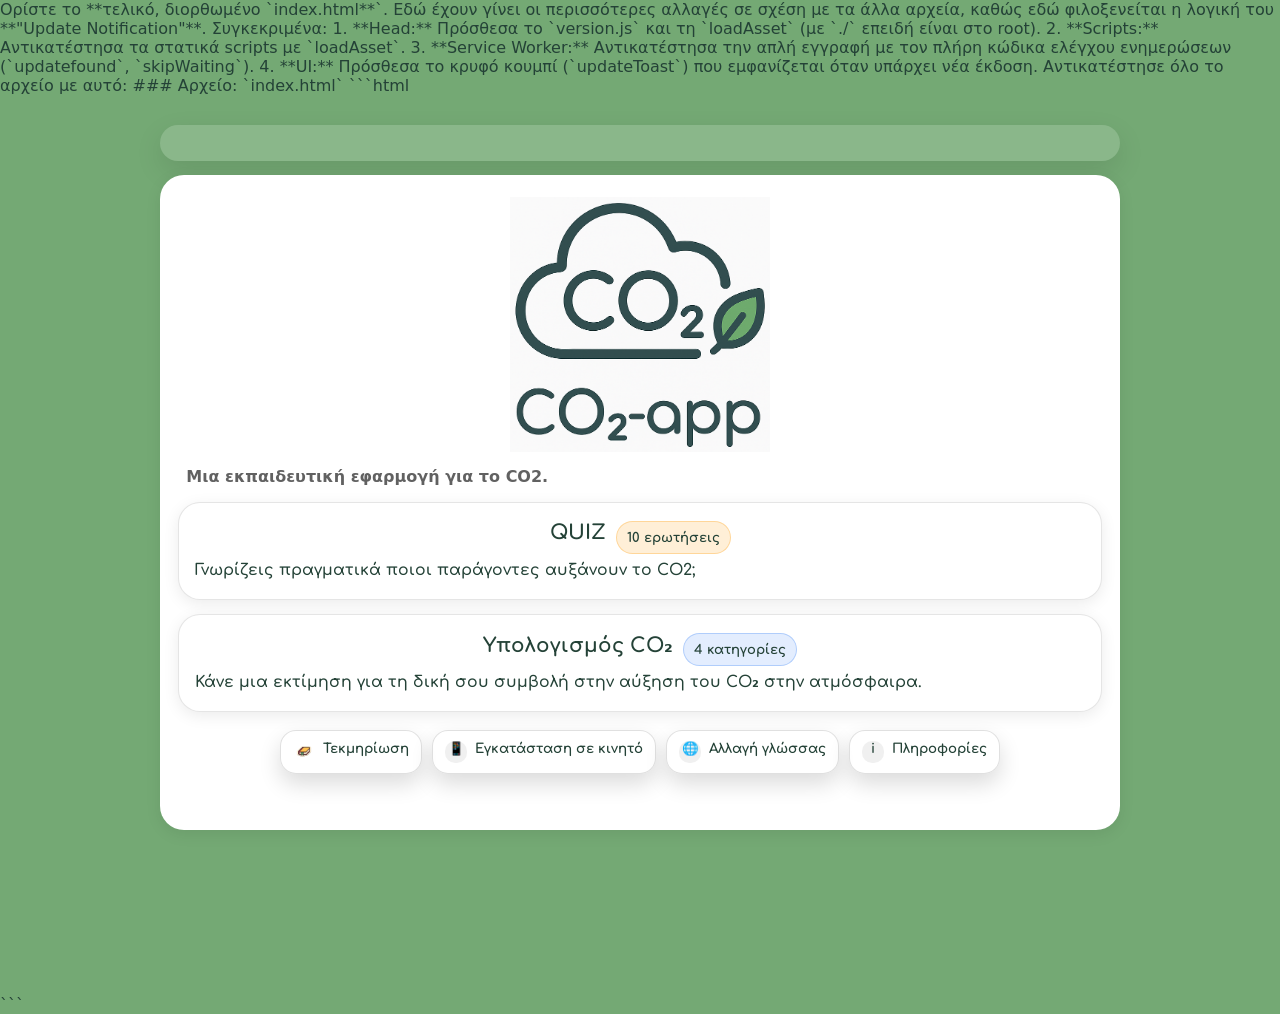
==== index.html @ 1c56e48c "Update index.html" ====
Ορίστε το **τελικό, διορθωμένο `index.html**`.

Εδώ έχουν γίνει οι περισσότερες αλλαγές σε σχέση με τα άλλα αρχεία, καθώς εδώ φιλοξενείται η λογική του **"Update Notification"**.

Συγκεκριμένα:

1. **Head:** Πρόσθεσα το `version.js` και τη `loadAsset` (με `./` επειδή είναι στο root).
2. **Scripts:** Αντικατέστησα τα στατικά scripts με `loadAsset`.
3. **Service Worker:** Αντικατέστησα την απλή εγγραφή με τον πλήρη κώδικα ελέγχου ενημερώσεων (`updatefound`, `skipWaiting`).
4. **UI:** Πρόσθεσα το κρυφό κουμπί (`updateToast`) που εμφανίζεται όταν υπάρχει νέα έκδοση.

Αντικατέστησε όλο το αρχείο με αυτό:

### Αρχείο: `index.html`

```html
<!DOCTYPE html>
<html lang="el">
<head>
  <meta charset="utf-8"/>
  <meta content="width=device-width, initial-scale=1" name="viewport"/>
  <title>CO2-app</title>
  <link href="./manifest.webmanifest" rel="manifest"/>
  <meta content="#74a974" name="theme-color"/>
  <meta content="yes" name="apple-mobile-web-app-capable"/>
  <link href="./assets/icons/icon-192.png" rel="apple-touch-icon"/>
  
  <script src="./js/version.js"></script>

  <script>
    function loadAsset(type, path) {
      var v = (typeof APP_BUILD !== 'undefined') ? APP_BUILD : Date.now();
      if (type === 'css') {
        document.write('<link rel="stylesheet" href="' + path + '?v=' + v + '">');
      } else if (type === 'js') {
        document.write('<script src="' + path + '?v=' + v + '"><\/script>');
      }
    }
    
    // Φόρτωση CSS (με ./ καθώς είμαστε στο root)
    loadAsset('css', './styles.css');
  </script>
</head>
<body class="homeNoDrawer">
  <div class="container">
    <div class="panel" id="mainPanel">
      <div style="height:12px"></div>
    </div>
    
    <div class="card homeCard centerCard">
      <div class="homeLogo">
        <img alt="CO2app" height="260" id="appLogo" src="./assets/logo.png" style="width:min(70vw,260px);max-width:260px;height:auto;display:block;margin:0 auto;" width="260"/>
      </div>
      <div class="homeDesc" id="homeDesc"></div>
      
      <button class="homePrimary" id="btnQuiz">
        <div class="homePrimaryTitle">
          <span id="homeQuizTitle"></span>
          <span class="badge orange" id="homeQuizBadge"></span>
        </div>
        <div class="homePrimarySub" id="homeQuizSub"></div>
      </button>
      
      <button class="homePrimary" id="btnFoot">
        <div class="homePrimaryTitle">
          <span id="homeFootTitle"></span>
          <span class="badge blue" id="homeFootBadge"></span>
        </div>
        <div class="homePrimarySub" id="homeFootSub"></div>
      </button>
      
      <div class="homeChips">
        <button class="homeChip" id="chipDocs">
          <img alt="Docs" class="homeChipIconImg" height="22" src="./assets/ui/bookN.png" style="width:22px;height:22px;display:block;" width="22"/>
          <span id="chipDocsText"></span>
        </button>
        <button class="homeChip" id="chipInstall">
          <span class="homeChipIcon">📱</span>
          <span id="chipInstallText"></span>
        </button>
        <button class="homeChip" id="chipLang">
          <span class="homeChipIcon">🌐</span>
          <span id="chipLangText"></span>
        </button>
        <button class="homeChip" id="chipAbout">
          <span class="homeChipIcon">i</span>
          <span id="chipAboutText"></span>
        </button>
      </div>

      <div id="versionDisplay" style="text-align:center; font-size:0.85rem; color:#888; margin-top:1.5rem; opacity:0.7;"></div>
      <script>
        if (document.getElementById('versionDisplay') && typeof APP_VER !== 'undefined') {
          document.getElementById('versionDisplay').innerText = 'v' + APP_VER;
        }
      </script>

    </div>
  </div>

  <div id="updateToast" style="display:none; position:fixed; bottom:30px; left:50%; transform:translateX(-50%); background:#2d2d2d; color:white; padding:12px 24px; border-radius:50px; z-index:9999; box-shadow:0 6px 16px rgba(0,0,0,0.4); width:max-content; max-width:90%; text-align:center; align-items:center; gap:12px;">
    <span style="font-size:0.95rem; font-weight:500;">Νέα έκδοση διαθέσιμη</span>
    <button id="refreshBtn" style="background:#74a974; color:white; border:none; padding:6px 16px; border-radius:20px; font-size:0.9rem; font-weight:bold; cursor:pointer; margin-left:10px;">
      Ανανέωση
    </button>
  </div>

  <script>
    loadAsset('js', './js/common.js');
    loadAsset('js', './js/menu.js');
  </script>

  <script>
    const lang = getLang();

    const T = {
      el: {
        desc: "Μια εκπαιδευτική εφαρμογή για το CO2.",
        quizTitle: "QUIZ",
        quizSub: "Γνωρίζεις πραγματικά ποιοι παράγοντες αυξάνουν το CO2;",
        quizBadge: "10 ερωτήσεις",
        footTitle: "Υπολογισμός CO₂",
        footSub: "Κάνε μια εκτίμηση για τη δική σου συμβολή στην αύξηση του CO₂ στην ατμόσφαιρα.",
        footBadge: "4 κατηγορίες",
        docs: "Τεκμηρίωση",
        lang: "Αλλαγή γλώσσας",
        about: "Πληροφορίες",
        install: "Εγκατάσταση σε κινητό"
      },
      en: {
        desc: "An educational app about CO₂ and climate, featuring a knowledge quiz and a carbon footprint calculator.",
        quizTitle: "QUIZ",
        quizSub: "Do you really know what rising CO₂ means and how it affects the climate?",
        quizBadge: "10 questions",
        footTitle: "CO₂ Calculator",
        footSub: "Estimate your own contribution to the rise of CO₂ in the atmosphere.",
        footBadge: "4 categories",
        docs: "Documentation",
        lang: "Switch language",
        about: "About",
        install: "Install on phone"
      }
    }[lang];

    document.getElementById("homeDesc").textContent = T.desc;
    document.getElementById("homeQuizTitle").textContent = T.quizTitle;
    document.getElementById("homeQuizSub").textContent = T.quizSub;
    document.getElementById("homeQuizBadge").textContent = T.quizBadge;

    document.getElementById("homeFootTitle").textContent = T.footTitle;
    document.getElementById("homeFootSub").textContent = T.footSub;
    document.getElementById("homeFootBadge").textContent = T.footBadge;

    document.getElementById("chipDocsText").textContent = T.docs;
    document.getElementById("chipInstallText").textContent = T.install;
    document.getElementById("chipLangText").textContent = T.lang;
    document.getElementById("chipAboutText").textContent = T.about;

    // Πλοήγηση
    document.getElementById("btnQuiz").addEventListener("click", ()=>go("./pages/quiz.html"));
    document.getElementById("btnFoot").addEventListener("click", ()=>go("./pages/footprint.html"));

    document.getElementById("chipDocs").addEventListener("click", ()=>go("./pages/model.html"));
    document.getElementById("chipInstall").addEventListener("click", ()=>go("./pages/install.html"));
    document.getElementById("chipAbout").addEventListener("click", ()=>go("./pages/info.html"));
    
    document.getElementById("chipLang").addEventListener("click", ()=>{
      const next = (lang === "el") ? "en" : "el";
      setLang(next);
      location.reload();
    });

    // --- SERVICE WORKER UPDATE LOGIC ---
    if ("serviceWorker" in navigator) {
      window.addEventListener("load", () => {
        navigator.serviceWorker.register("./service-worker.js").then(reg => {
          
          // 1. Έλεγχος αν υπάρχει ήδη update που περιμένει
          if (reg.waiting) {
            showUpdateNotification(reg.waiting);
            return;
          }

          // 2. Παρακολούθηση για νέο update
          reg.addEventListener('updatefound', () => {
            const newWorker = reg.installing;
            newWorker.addEventListener('statechange', () => {
              if (newWorker.state === 'installed' && navigator.serviceWorker.controller) {
                showUpdateNotification(newWorker);
              }
            });
          });
        });

        // 3. Αυτόματο reload όταν ενεργοποιηθεί ο νέος SW
        let refreshing;
        navigator.serviceWorker.addEventListener('controllerchange', () => {
          if (refreshing) return;
          window.location.reload();
          refreshing = true;
        });
      });
    }

    function showUpdateNotification(worker) {
      const toast = document.getElementById('updateToast');
      const btn = document.getElementById('refreshBtn');
      if(toast && btn) {
        toast.style.display = 'flex'; 
        btn.onclick = () => {
          worker.postMessage({ action: 'skipWaiting' });
          btn.textContent = "...";
          btn.disabled = true;
        };
      }
    }
  </script>

  <div aria-hidden="true" class="drawerBackdrop" id="drawerBackdrop"></div>
  <nav aria-hidden="true" class="drawer" id="drawer">
    <div class="drawerHeader">
      <div class="drawerTitle">CO2app</div>
      <button aria-label="Close menu" class="iconBtn" id="drawerClose">×</button>
    </div>
    <div class="drawerSection" id="drawerNav"></div>
    <div class="drawerSection" id="drawerLang"></div>
  </nav>
</body>
</html>

```
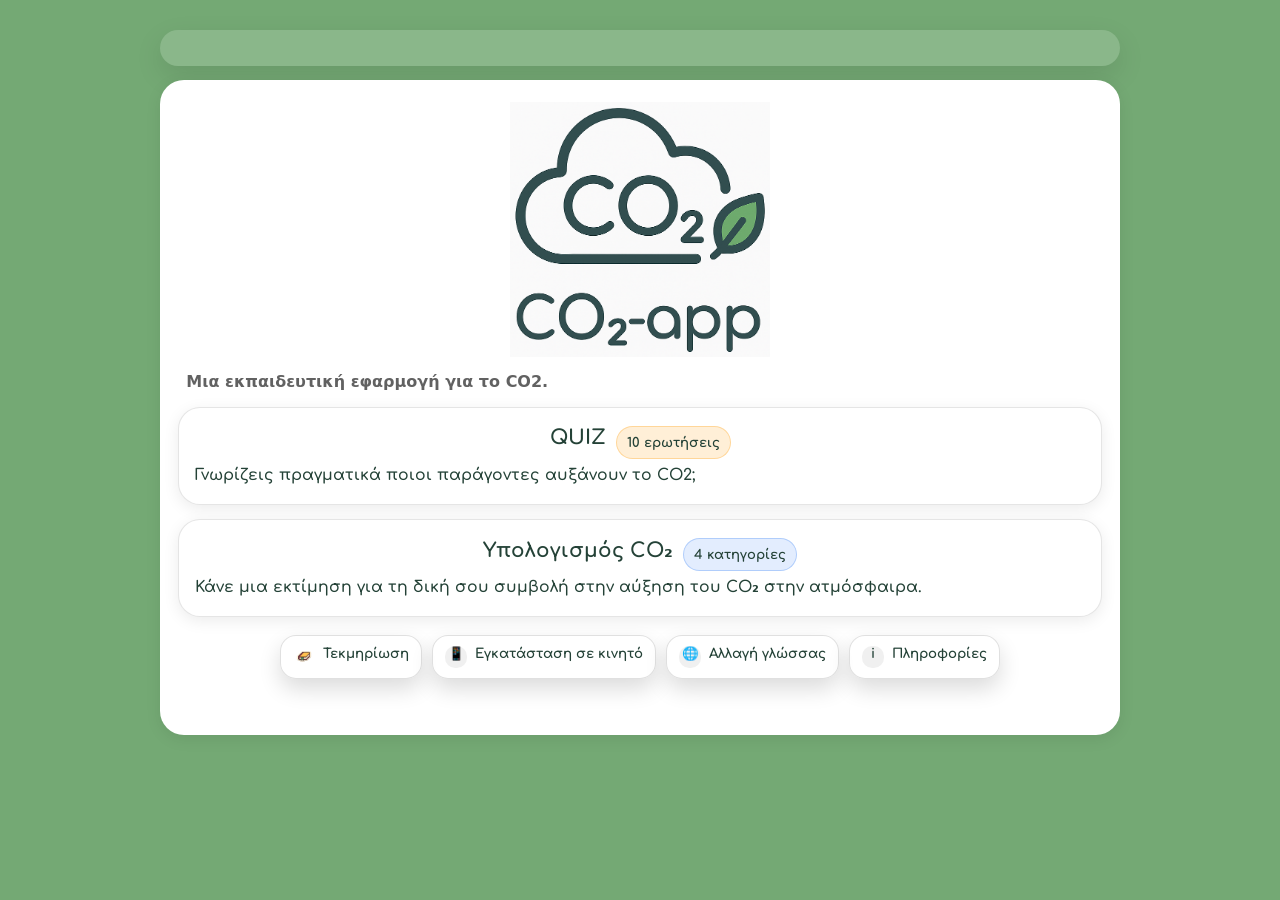
==== commit 49229eab: "Update index.html" ====
--- a/index.html
+++ b/index.html
@@ -1,19 +1,3 @@
-Ορίστε το **τελικό, διορθωμένο `index.html**`.
-
-Εδώ έχουν γίνει οι περισσότερες αλλαγές σε σχέση με τα άλλα αρχεία, καθώς εδώ φιλοξενείται η λογική του **"Update Notification"**.
-
-Συγκεκριμένα:
-
-1. **Head:** Πρόσθεσα το `version.js` και τη `loadAsset` (με `./` επειδή είναι στο root).
-2. **Scripts:** Αντικατέστησα τα στατικά scripts με `loadAsset`.
-3. **Service Worker:** Αντικατέστησα την απλή εγγραφή με τον πλήρη κώδικα ελέγχου ενημερώσεων (`updatefound`, `skipWaiting`).
-4. **UI:** Πρόσθεσα το κρυφό κουμπί (`updateToast`) που εμφανίζεται όταν υπάρχει νέα έκδοση.
-
-Αντικατέστησε όλο το αρχείο με αυτό:
-
-### Αρχείο: `index.html`
-
-```html
 <!DOCTYPE html>
 <html lang="el">
 <head>
@@ -228,4 +212,4 @@
 </body>
 </html>
 
-```
+
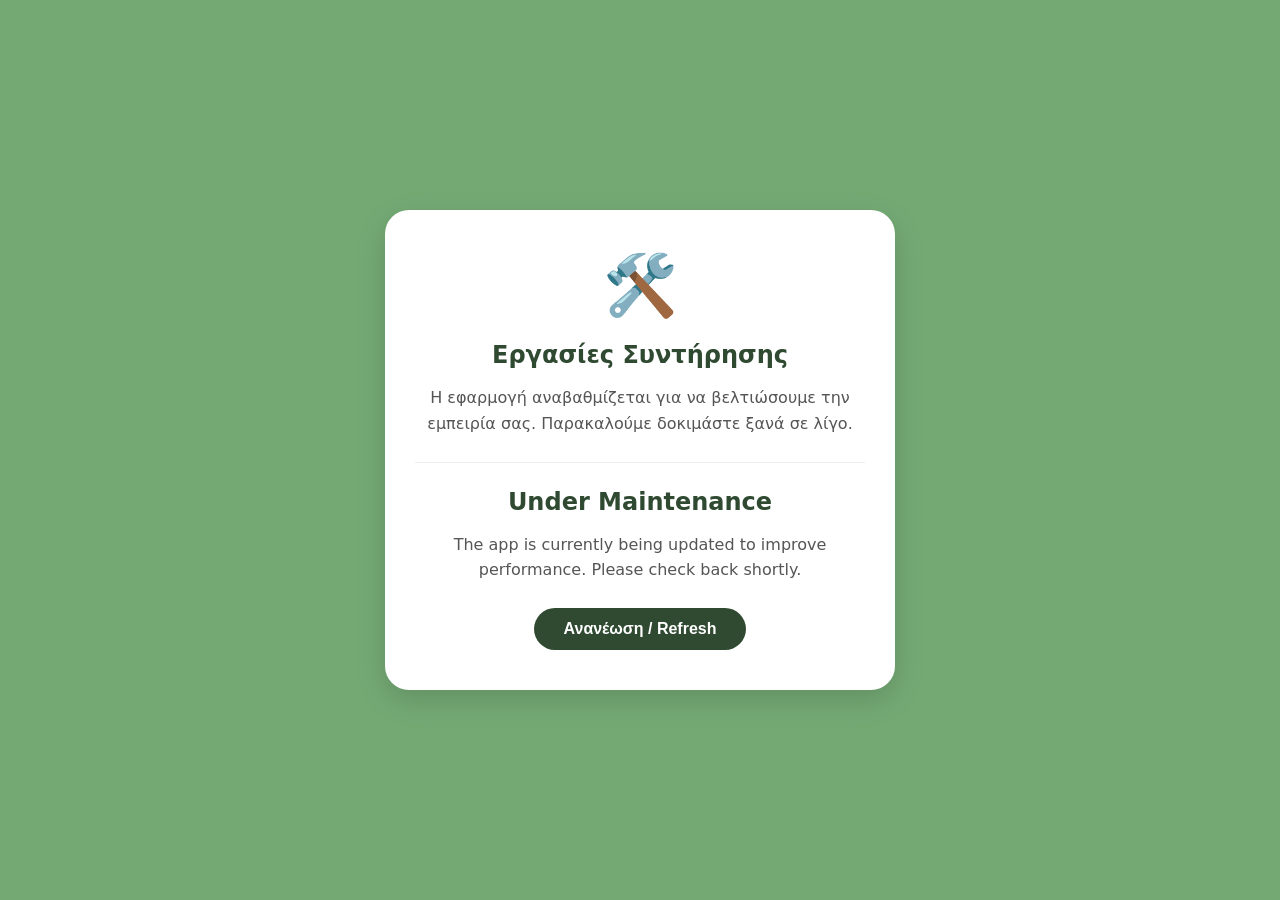
==== commit aafe95ca: "undrr mentainanse" ====
--- a/index.html
+++ b/index.html
@@ -1,215 +1,96 @@
 <!DOCTYPE html>
 <html lang="el">
 <head>
-  <meta charset="utf-8"/>
-  <meta content="width=device-width, initial-scale=1" name="viewport"/>
-  <title>CO2-app</title>
-  <link href="./manifest.webmanifest" rel="manifest"/>
-  <meta content="#74a974" name="theme-color"/>
-  <meta content="yes" name="apple-mobile-web-app-capable"/>
-  <link href="./assets/icons/icon-192.png" rel="apple-touch-icon"/>
-  
-  <script src="./js/version.js"></script>
+    <meta charset="UTF-8">
+    <meta name="viewport" content="width=device-width, initial-scale=1.0">
+    <title>CO2App - Maintenance</title>
+    <meta name="theme-color" content="#74a974">
+    <link rel="icon" href="./assets/icons/icon-192.png">
+    <style>
+        body {
+            margin: 0;
+            padding: 0;
+            background-color: #74a974; /* Το βασικό σου πράσινο */
+            font-family: system-ui, -apple-system, sans-serif;
+            display: flex;
+            justify-content: center;
+            align-items: center;
+            min-height: 100vh;
+            color: #333;
+        }
+        .container {
+            background: #ffffff;
+            width: 90%;
+            max-width: 450px;
+            padding: 40px 30px;
+            border-radius: 24px;
+            box-shadow: 0 10px 30px rgba(0,0,0,0.15);
+            text-align: center;
+        }
+        .icon {
+            font-size: 60px;
+            margin-bottom: 20px;
+            display: block;
+        }
+        h1 {
+            color: #2f4a31;
+            margin: 0 0 15px 0;
+            font-size: 1.5rem;
+        }
+        p {
+            line-height: 1.6;
+            color: #555;
+            margin-bottom: 15px;
+        }
+        .divider {
+            height: 1px;
+            background: #eee;
+            margin: 25px 0;
+            border: none;
+        }
+        .btn {
+            background-color: #2f4a31;
+            color: white;
+            border: none;
+            padding: 12px 30px;
+            border-radius: 50px;
+            font-size: 1rem;
+            font-weight: bold;
+            cursor: pointer;
+            transition: opacity 0.2s;
+            margin-top: 10px;
+        }
+        .btn:hover {
+            opacity: 0.9;
+        }
+    </style>
+</head>
+<body>
 
-  <script>
-    function loadAsset(type, path) {
-      var v = (typeof APP_BUILD !== 'undefined') ? APP_BUILD : Date.now();
-      if (type === 'css') {
-        document.write('<link rel="stylesheet" href="' + path + '?v=' + v + '">');
-      } else if (type === 'js') {
-        document.write('<script src="' + path + '?v=' + v + '"><\/script>');
-      }
-    }
-    
-    // Φόρτωση CSS (με ./ καθώς είμαστε στο root)
-    loadAsset('css', './styles.css');
-  </script>
-</head>
-<body class="homeNoDrawer">
-  <div class="container">
-    <div class="panel" id="mainPanel">
-      <div style="height:12px"></div>
+    <div class="container">
+        <span class="icon">🛠️</span>
+        
+        <h1>Εργασίες Συντήρησης</h1>
+        <p>Η εφαρμογή αναβαθμίζεται για να βελτιώσουμε την εμπειρία σας. Παρακαλούμε δοκιμάστε ξανά σε λίγο.</p>
+        
+        <hr class="divider">
+        
+        <h1>Under Maintenance</h1>
+        <p>The app is currently being updated to improve performance. Please check back shortly.</p>
+
+        <button class="btn" onclick="window.location.reload(true)">Ανανέωση / Refresh</button>
     </div>
-    
-    <div class="card homeCard centerCard">
-      <div class="homeLogo">
-        <img alt="CO2app" height="260" id="appLogo" src="./assets/logo.png" style="width:min(70vw,260px);max-width:260px;height:auto;display:block;margin:0 auto;" width="260"/>
-      </div>
-      <div class="homeDesc" id="homeDesc"></div>
-      
-      <button class="homePrimary" id="btnQuiz">
-        <div class="homePrimaryTitle">
-          <span id="homeQuizTitle"></span>
-          <span class="badge orange" id="homeQuizBadge"></span>
-        </div>
-        <div class="homePrimarySub" id="homeQuizSub"></div>
-      </button>
-      
-      <button class="homePrimary" id="btnFoot">
-        <div class="homePrimaryTitle">
-          <span id="homeFootTitle"></span>
-          <span class="badge blue" id="homeFootBadge"></span>
-        </div>
-        <div class="homePrimarySub" id="homeFootSub"></div>
-      </button>
-      
-      <div class="homeChips">
-        <button class="homeChip" id="chipDocs">
-          <img alt="Docs" class="homeChipIconImg" height="22" src="./assets/ui/bookN.png" style="width:22px;height:22px;display:block;" width="22"/>
-          <span id="chipDocsText"></span>
-        </button>
-        <button class="homeChip" id="chipInstall">
-          <span class="homeChipIcon">📱</span>
-          <span id="chipInstallText"></span>
-        </button>
-        <button class="homeChip" id="chipLang">
-          <span class="homeChipIcon">🌐</span>
-          <span id="chipLangText"></span>
-        </button>
-        <button class="homeChip" id="chipAbout">
-          <span class="homeChipIcon">i</span>
-          <span id="chipAboutText"></span>
-        </button>
-      </div>
 
-      <div id="versionDisplay" style="text-align:center; font-size:0.85rem; color:#888; margin-top:1.5rem; opacity:0.7;"></div>
-      <script>
-        if (document.getElementById('versionDisplay') && typeof APP_VER !== 'undefined') {
-          document.getElementById('versionDisplay').innerText = 'v' + APP_VER;
+    <script>
+        // Προσπάθεια να απεγγραφεί ο Service Worker για να μην κολλήσει η cache
+        // όταν ανεβάσεις τη νέα, διορθωμένη έκδοση.
+        if ('serviceWorker' in navigator) {
+            navigator.serviceWorker.getRegistrations().then(function(registrations) {
+                for(let registration of registrations) {
+                    registration.unregister();
+                }
+            });
         }
-      </script>
-
-    </div>
-  </div>
-
-  <div id="updateToast" style="display:none; position:fixed; bottom:30px; left:50%; transform:translateX(-50%); background:#2d2d2d; color:white; padding:12px 24px; border-radius:50px; z-index:9999; box-shadow:0 6px 16px rgba(0,0,0,0.4); width:max-content; max-width:90%; text-align:center; align-items:center; gap:12px;">
-    <span style="font-size:0.95rem; font-weight:500;">Νέα έκδοση διαθέσιμη</span>
-    <button id="refreshBtn" style="background:#74a974; color:white; border:none; padding:6px 16px; border-radius:20px; font-size:0.9rem; font-weight:bold; cursor:pointer; margin-left:10px;">
-      Ανανέωση
-    </button>
-  </div>
-
-  <script>
-    loadAsset('js', './js/common.js');
-    loadAsset('js', './js/menu.js');
-  </script>
-
-  <script>
-    const lang = getLang();
-
-    const T = {
-      el: {
-        desc: "Μια εκπαιδευτική εφαρμογή για το CO2.",
-        quizTitle: "QUIZ",
-        quizSub: "Γνωρίζεις πραγματικά ποιοι παράγοντες αυξάνουν το CO2;",
-        quizBadge: "10 ερωτήσεις",
-        footTitle: "Υπολογισμός CO₂",
-        footSub: "Κάνε μια εκτίμηση για τη δική σου συμβολή στην αύξηση του CO₂ στην ατμόσφαιρα.",
-        footBadge: "4 κατηγορίες",
-        docs: "Τεκμηρίωση",
-        lang: "Αλλαγή γλώσσας",
-        about: "Πληροφορίες",
-        install: "Εγκατάσταση σε κινητό"
-      },
-      en: {
-        desc: "An educational app about CO₂ and climate, featuring a knowledge quiz and a carbon footprint calculator.",
-        quizTitle: "QUIZ",
-        quizSub: "Do you really know what rising CO₂ means and how it affects the climate?",
-        quizBadge: "10 questions",
-        footTitle: "CO₂ Calculator",
-        footSub: "Estimate your own contribution to the rise of CO₂ in the atmosphere.",
-        footBadge: "4 categories",
-        docs: "Documentation",
-        lang: "Switch language",
-        about: "About",
-        install: "Install on phone"
-      }
-    }[lang];
-
-    document.getElementById("homeDesc").textContent = T.desc;
-    document.getElementById("homeQuizTitle").textContent = T.quizTitle;
-    document.getElementById("homeQuizSub").textContent = T.quizSub;
-    document.getElementById("homeQuizBadge").textContent = T.quizBadge;
-
-    document.getElementById("homeFootTitle").textContent = T.footTitle;
-    document.getElementById("homeFootSub").textContent = T.footSub;
-    document.getElementById("homeFootBadge").textContent = T.footBadge;
-
-    document.getElementById("chipDocsText").textContent = T.docs;
-    document.getElementById("chipInstallText").textContent = T.install;
-    document.getElementById("chipLangText").textContent = T.lang;
-    document.getElementById("chipAboutText").textContent = T.about;
-
-    // Πλοήγηση
-    document.getElementById("btnQuiz").addEventListener("click", ()=>go("./pages/quiz.html"));
-    document.getElementById("btnFoot").addEventListener("click", ()=>go("./pages/footprint.html"));
-
-    document.getElementById("chipDocs").addEventListener("click", ()=>go("./pages/model.html"));
-    document.getElementById("chipInstall").addEventListener("click", ()=>go("./pages/install.html"));
-    document.getElementById("chipAbout").addEventListener("click", ()=>go("./pages/info.html"));
-    
-    document.getElementById("chipLang").addEventListener("click", ()=>{
-      const next = (lang === "el") ? "en" : "el";
-      setLang(next);
-      location.reload();
-    });
-
-    // --- SERVICE WORKER UPDATE LOGIC ---
-    if ("serviceWorker" in navigator) {
-      window.addEventListener("load", () => {
-        navigator.serviceWorker.register("./service-worker.js").then(reg => {
-          
-          // 1. Έλεγχος αν υπάρχει ήδη update που περιμένει
-          if (reg.waiting) {
-            showUpdateNotification(reg.waiting);
-            return;
-          }
-
-          // 2. Παρακολούθηση για νέο update
-          reg.addEventListener('updatefound', () => {
-            const newWorker = reg.installing;
-            newWorker.addEventListener('statechange', () => {
-              if (newWorker.state === 'installed' && navigator.serviceWorker.controller) {
-                showUpdateNotification(newWorker);
-              }
-            });
-          });
-        });
-
-        // 3. Αυτόματο reload όταν ενεργοποιηθεί ο νέος SW
-        let refreshing;
-        navigator.serviceWorker.addEventListener('controllerchange', () => {
-          if (refreshing) return;
-          window.location.reload();
-          refreshing = true;
-        });
-      });
-    }
-
-    function showUpdateNotification(worker) {
-      const toast = document.getElementById('updateToast');
-      const btn = document.getElementById('refreshBtn');
-      if(toast && btn) {
-        toast.style.display = 'flex'; 
-        btn.onclick = () => {
-          worker.postMessage({ action: 'skipWaiting' });
-          btn.textContent = "...";
-          btn.disabled = true;
-        };
-      }
-    }
-  </script>
-
-  <div aria-hidden="true" class="drawerBackdrop" id="drawerBackdrop"></div>
-  <nav aria-hidden="true" class="drawer" id="drawer">
-    <div class="drawerHeader">
-      <div class="drawerTitle">CO2app</div>
-      <button aria-label="Close menu" class="iconBtn" id="drawerClose">×</button>
-    </div>
-    <div class="drawerSection" id="drawerNav"></div>
-    <div class="drawerSection" id="drawerLang"></div>
-  </nav>
+    </script>
 </body>
 </html>
-
-
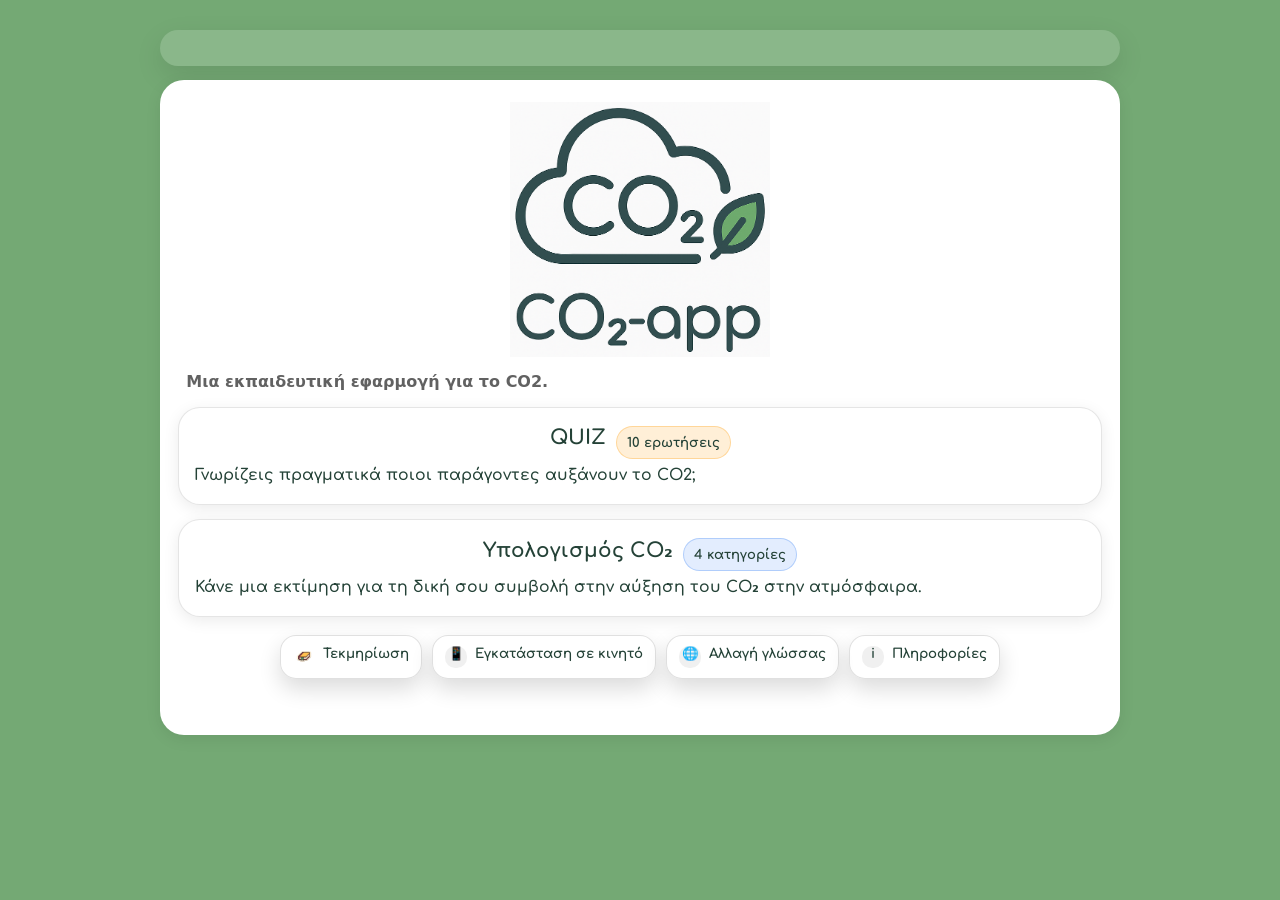
==== commit 5f49a1ac: "Rename index_old.html to index.html" ====
--- a/index.html
+++ b/index.html
@@ -1,96 +1,214 @@
-<!DOCTYPE html>
-<html lang="el">
-<head>
-    <meta charset="UTF-8">
-    <meta name="viewport" content="width=device-width, initial-scale=1.0">
-    <title>CO2App - Maintenance</title>
-    <meta name="theme-color" content="#74a974">
-    <link rel="icon" href="./assets/icons/icon-192.png">
-    <style>
-        body {
-            margin: 0;
-            padding: 0;
-            background-color: #74a974; /* Το βασικό σου πράσινο */
-            font-family: system-ui, -apple-system, sans-serif;
-            display: flex;
-            justify-content: center;
-            align-items: center;
-            min-height: 100vh;
-            color: #333;
-        }
-        .container {
-            background: #ffffff;
-            width: 90%;
-            max-width: 450px;
-            padding: 40px 30px;
-            border-radius: 24px;
-            box-shadow: 0 10px 30px rgba(0,0,0,0.15);
-            text-align: center;
-        }
-        .icon {
-            font-size: 60px;
-            margin-bottom: 20px;
-            display: block;
-        }
-        h1 {
-            color: #2f4a31;
-            margin: 0 0 15px 0;
-            font-size: 1.5rem;
-        }
-        p {
-            line-height: 1.6;
-            color: #555;
-            margin-bottom: 15px;
-        }
-        .divider {
-            height: 1px;
-            background: #eee;
-            margin: 25px 0;
-            border: none;
-        }
-        .btn {
-            background-color: #2f4a31;
-            color: white;
-            border: none;
-            padding: 12px 30px;
-            border-radius: 50px;
-            font-size: 1rem;
-            font-weight: bold;
-            cursor: pointer;
-            transition: opacity 0.2s;
-            margin-top: 10px;
-        }
-        .btn:hover {
-            opacity: 0.9;
-        }
-    </style>
-</head>
-<body>
-
-    <div class="container">
-        <span class="icon">🛠️</span>
-        
-        <h1>Εργασίες Συντήρησης</h1>
-        <p>Η εφαρμογή αναβαθμίζεται για να βελτιώσουμε την εμπειρία σας. Παρακαλούμε δοκιμάστε ξανά σε λίγο.</p>
-        
-        <hr class="divider">
-        
-        <h1>Under Maintenance</h1>
-        <p>The app is currently being updated to improve performance. Please check back shortly.</p>
-
-        <button class="btn" onclick="window.location.reload(true)">Ανανέωση / Refresh</button>
-    </div>
-
-    <script>
-        // Προσπάθεια να απεγγραφεί ο Service Worker για να μην κολλήσει η cache
-        // όταν ανεβάσεις τη νέα, διορθωμένη έκδοση.
-        if ('serviceWorker' in navigator) {
-            navigator.serviceWorker.getRegistrations().then(function(registrations) {
-                for(let registration of registrations) {
-                    registration.unregister();
-                }
-            });
-        }
-    </script>
-</body>
-</html>
+<!DOCTYPE html>
+<html lang="el">
+<head>
+  <meta charset="utf-8"/>
+  <meta content="width=device-width, initial-scale=1" name="viewport"/>
+  <title>CO2-app</title>
+  <link href="./manifest.webmanifest" rel="manifest"/>
+  <meta content="#74a974" name="theme-color"/>
+  <meta content="yes" name="apple-mobile-web-app-capable"/>
+  <link href="./assets/icons/icon-192.png" rel="apple-touch-icon"/>
+  
+  <script src="./js/version.js"></script>
+
+  <script>
+    function loadAsset(type, path) {
+      var v = (typeof APP_BUILD !== 'undefined') ? APP_BUILD : Date.now();
+      if (type === 'css') {
+        document.write('<link rel="stylesheet" href="' + path + '?v=' + v + '">');
+      } else if (type === 'js') {
+        document.write('<script src="' + path + '?v=' + v + '"><\/script>');
+      }
+    }
+    
+    // Φόρτωση CSS (με ./ καθώς είμαστε στο root)
+    loadAsset('css', './styles.css');
+  </script>
+</head>
+<body class="homeNoDrawer">
+  <div class="container">
+    <div class="panel" id="mainPanel">
+      <div style="height:12px"></div>
+    </div>
+    
+    <div class="card homeCard centerCard">
+      <div class="homeLogo">
+        <img alt="CO2app" height="260" id="appLogo" src="./assets/logo.png" style="width:min(70vw,260px);max-width:260px;height:auto;display:block;margin:0 auto;" width="260"/>
+      </div>
+      <div class="homeDesc" id="homeDesc"></div>
+      
+      <button class="homePrimary" id="btnQuiz">
+        <div class="homePrimaryTitle">
+          <span id="homeQuizTitle"></span>
+          <span class="badge orange" id="homeQuizBadge"></span>
+        </div>
+        <div class="homePrimarySub" id="homeQuizSub"></div>
+      </button>
+      
+      <button class="homePrimary" id="btnFoot">
+        <div class="homePrimaryTitle">
+          <span id="homeFootTitle"></span>
+          <span class="badge blue" id="homeFootBadge"></span>
+        </div>
+        <div class="homePrimarySub" id="homeFootSub"></div>
+      </button>
+      
+      <div class="homeChips">
+        <button class="homeChip" id="chipDocs">
+          <img alt="Docs" class="homeChipIconImg" height="22" src="./assets/ui/bookN.png" style="width:22px;height:22px;display:block;" width="22"/>
+          <span id="chipDocsText"></span>
+        </button>
+        <button class="homeChip" id="chipInstall">
+          <span class="homeChipIcon">📱</span>
+          <span id="chipInstallText"></span>
+        </button>
+        <button class="homeChip" id="chipLang">
+          <span class="homeChipIcon">🌐</span>
+          <span id="chipLangText"></span>
+        </button>
+        <button class="homeChip" id="chipAbout">
+          <span class="homeChipIcon">i</span>
+          <span id="chipAboutText"></span>
+        </button>
+      </div>
+
+      <div id="versionDisplay" style="text-align:center; font-size:0.85rem; color:#888; margin-top:1.5rem; opacity:0.7;"></div>
+      <script>
+        if (document.getElementById('versionDisplay') && typeof APP_VER !== 'undefined') {
+          document.getElementById('versionDisplay').innerText = 'v' + APP_VER;
+        }
+      </script>
+
+    </div>
+  </div>
+
+  <div id="updateToast" style="display:none; position:fixed; bottom:30px; left:50%; transform:translateX(-50%); background:#2d2d2d; color:white; padding:12px 24px; border-radius:50px; z-index:9999; box-shadow:0 6px 16px rgba(0,0,0,0.4); width:max-content; max-width:90%; text-align:center; align-items:center; gap:12px;">
+    <span style="font-size:0.95rem; font-weight:500;">Νέα έκδοση διαθέσιμη</span>
+    <button id="refreshBtn" style="background:#74a974; color:white; border:none; padding:6px 16px; border-radius:20px; font-size:0.9rem; font-weight:bold; cursor:pointer; margin-left:10px;">
+      Ανανέωση
+    </button>
+  </div>
+
+  <script>
+    loadAsset('js', './js/common.js');
+    loadAsset('js', './js/menu.js');
+  </script>
+
+  <script>
+    const lang = getLang();
+
+    const T = {
+      el: {
+        desc: "Μια εκπαιδευτική εφαρμογή για το CO2.",
+        quizTitle: "QUIZ",
+        quizSub: "Γνωρίζεις πραγματικά ποιοι παράγοντες αυξάνουν το CO2;",
+        quizBadge: "10 ερωτήσεις",
+        footTitle: "Υπολογισμός CO₂",
+        footSub: "Κάνε μια εκτίμηση για τη δική σου συμβολή στην αύξηση του CO₂ στην ατμόσφαιρα.",
+        footBadge: "4 κατηγορίες",
+        docs: "Τεκμηρίωση",
+        lang: "Αλλαγή γλώσσας",
+        about: "Πληροφορίες",
+        install: "Εγκατάσταση σε κινητό"
+      },
+      en: {
+        desc: "An educational app about CO₂ and climate, featuring a knowledge quiz and a carbon footprint calculator.",
+        quizTitle: "QUIZ",
+        quizSub: "Do you really know what rising CO₂ means and how it affects the climate?",
+        quizBadge: "10 questions",
+        footTitle: "CO₂ Calculator",
+        footSub: "Estimate your own contribution to the rise of CO₂ in the atmosphere.",
+        footBadge: "4 categories",
+        docs: "Documentation",
+        lang: "Switch language",
+        about: "About",
+        install: "Install on phone"
+      }
+    }[lang];
+
+    document.getElementById("homeDesc").textContent = T.desc;
+    document.getElementById("homeQuizTitle").textContent = T.quizTitle;
+    document.getElementById("homeQuizSub").textContent = T.quizSub;
+    document.getElementById("homeQuizBadge").textContent = T.quizBadge;
+
+    document.getElementById("homeFootTitle").textContent = T.footTitle;
+    document.getElementById("homeFootSub").textContent = T.footSub;
+    document.getElementById("homeFootBadge").textContent = T.footBadge;
+
+    document.getElementById("chipDocsText").textContent = T.docs;
+    document.getElementById("chipInstallText").textContent = T.install;
+    document.getElementById("chipLangText").textContent = T.lang;
+    document.getElementById("chipAboutText").textContent = T.about;
+
+    // Πλοήγηση
+    document.getElementById("btnQuiz").addEventListener("click", ()=>go("./pages/quiz.html"));
+    document.getElementById("btnFoot").addEventListener("click", ()=>go("./pages/footprint.html"));
+
+    document.getElementById("chipDocs").addEventListener("click", ()=>go("./pages/model.html"));
+    document.getElementById("chipInstall").addEventListener("click", ()=>go("./pages/install.html"));
+    document.getElementById("chipAbout").addEventListener("click", ()=>go("./pages/info.html"));
+    
+    document.getElementById("chipLang").addEventListener("click", ()=>{
+      const next = (lang === "el") ? "en" : "el";
+      setLang(next);
+      location.reload();
+    });
+
+    // --- SERVICE WORKER UPDATE LOGIC ---
+    if ("serviceWorker" in navigator) {
+      window.addEventListener("load", () => {
+        navigator.serviceWorker.register("./service-worker.js").then(reg => {
+          
+          // 1. Έλεγχος αν υπάρχει ήδη update που περιμένει
+          if (reg.waiting) {
+            showUpdateNotification(reg.waiting);
+            return;
+          }
+
+          // 2. Παρακολούθηση για νέο update
+          reg.addEventListener('updatefound', () => {
+            const newWorker = reg.installing;
+            newWorker.addEventListener('statechange', () => {
+              if (newWorker.state === 'installed' && navigator.serviceWorker.controller) {
+                showUpdateNotification(newWorker);
+              }
+            });
+          });
+        });
+
+        // 3. Αυτόματο reload όταν ενεργοποιηθεί ο νέος SW
+        let refreshing;
+        navigator.serviceWorker.addEventListener('controllerchange', () => {
+          if (refreshing) return;
+          window.location.reload();
+          refreshing = true;
+        });
+      });
+    }
+
+    function showUpdateNotification(worker) {
+      const toast = document.getElementById('updateToast');
+      const btn = document.getElementById('refreshBtn');
+      if(toast && btn) {
+        toast.style.display = 'flex'; 
+        btn.onclick = () => {
+          worker.postMessage({ action: 'skipWaiting' });
+          btn.textContent = "...";
+          btn.disabled = true;
+        };
+      }
+    }
+  </script>
+
+  <div aria-hidden="true" class="drawerBackdrop" id="drawerBackdrop"></div>
+  <nav aria-hidden="true" class="drawer" id="drawer">
+    <div class="drawerHeader">
+      <div class="drawerTitle">CO2app</div>
+      <button aria-label="Close menu" class="iconBtn" id="drawerClose">×</button>
+    </div>
+    <div class="drawerSection" id="drawerNav"></div>
+    <div class="drawerSection" id="drawerLang"></div>
+  </nav>
+</body>
+</html>
+
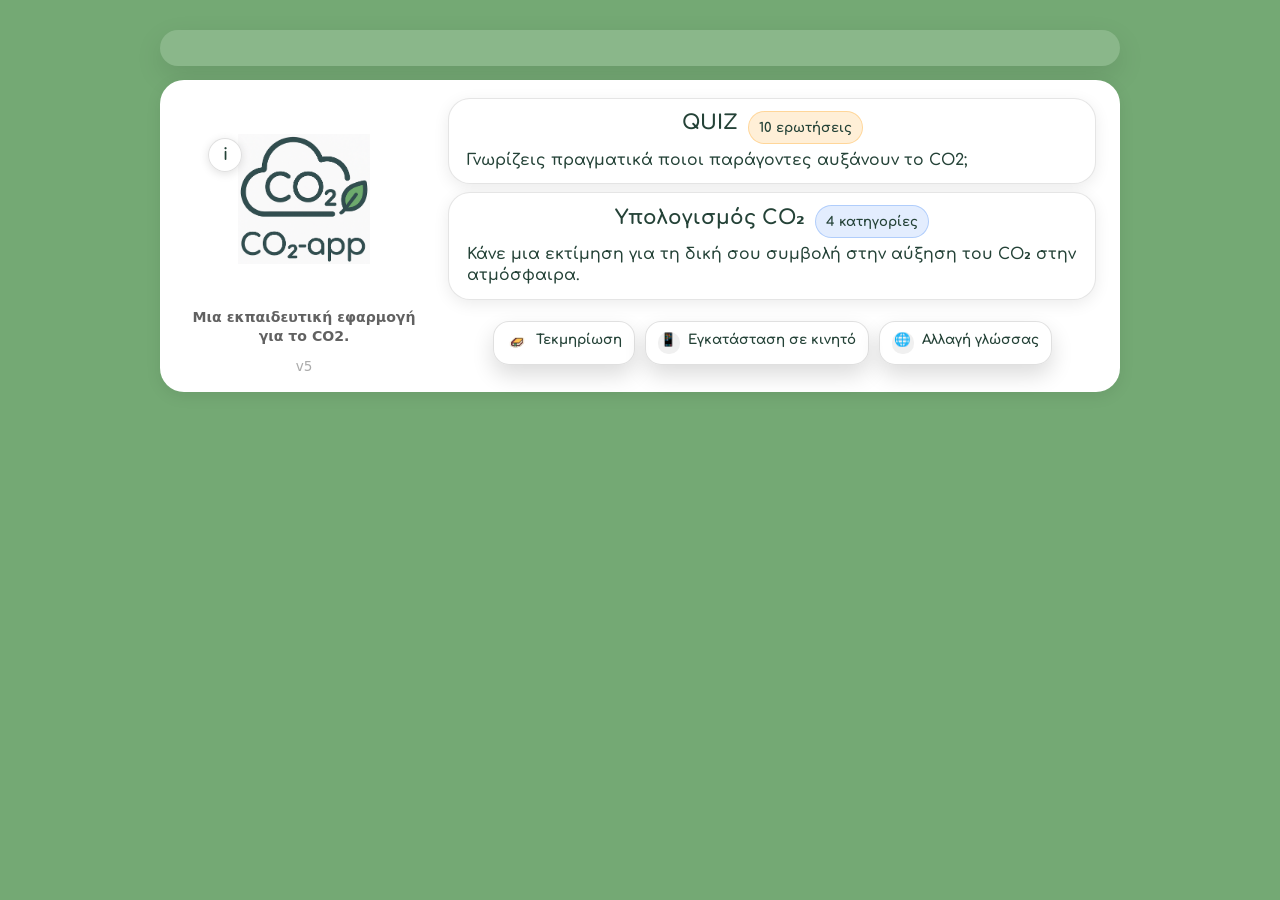
==== commit 1fc5cc89: "Polish UI: Info round button on logo, modern Quiz option cards with badges, single category Footprin" ====
--- a/index.html
+++ b/index.html
@@ -32,8 +32,11 @@
     </div>
     
     <div class="card homeCard centerCard">
-      <div class="homeLogo">
-        <img alt="CO2app" height="260" id="appLogo" src="./assets/logo.png" style="width:min(70vw,260px);max-width:260px;height:auto;display:block;margin:0 auto;" width="260"/>
+      <div class="homeLogoWrap">
+        <button class="infoBtnRound" id="btnAboutMini" aria-label="About" title="Info">i</button>
+        <div class="homeLogo">
+          <img alt="CO2app" height="260" id="appLogo" src="./assets/logo.png" style="width:min(70vw,260px);max-width:260px;height:auto;display:block;margin:0 auto;" width="260"/>
+        </div>
       </div>
       <div class="homeDesc" id="homeDesc"></div>
       
@@ -66,10 +69,6 @@
           <span class="homeChipIcon">🌐</span>
           <span id="chipLangText"></span>
         </button>
-        <button class="homeChip" id="chipAbout">
-          <span class="homeChipIcon">i</span>
-          <span id="chipAboutText"></span>
-        </button>
       </div>
 
       <div id="versionDisplay" style="text-align:center; font-size:0.85rem; color:#888; margin-top:1.5rem; opacity:0.7;"></div>
@@ -138,15 +137,14 @@
     document.getElementById("chipDocsText").textContent = T.docs;
     document.getElementById("chipInstallText").textContent = T.install;
     document.getElementById("chipLangText").textContent = T.lang;
-    document.getElementById("chipAboutText").textContent = T.about;
-
     // Πλοήγηση
     document.getElementById("btnQuiz").addEventListener("click", ()=>go("./pages/quiz.html"));
     document.getElementById("btnFoot").addEventListener("click", ()=>go("./pages/footprint.html"));
 
     document.getElementById("chipDocs").addEventListener("click", ()=>go("./pages/model.html"));
     document.getElementById("chipInstall").addEventListener("click", ()=>go("./pages/install.html"));
-    document.getElementById("chipAbout").addEventListener("click", ()=>go("./pages/info.html"));
+    const btnAbout = document.getElementById("btnAboutMini");
+    if(btnAbout) btnAbout.addEventListener("click", ()=>go("./pages/info.html"));
     
     document.getElementById("chipLang").addEventListener("click", ()=>{
       const next = (lang === "el") ? "en" : "el";
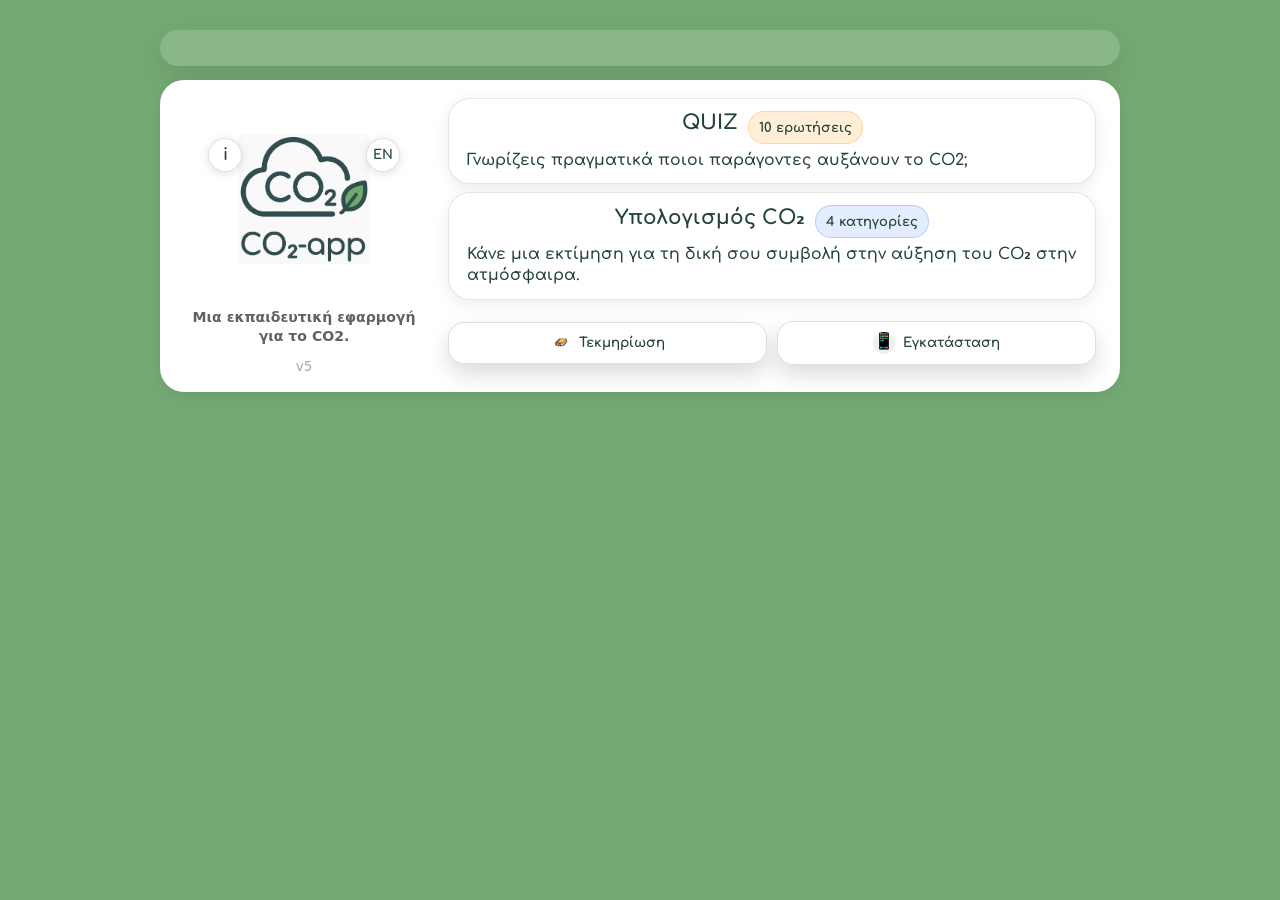
==== commit 541eb0bd: "v5.4: remove drawer close button (swipe left to close), force 2 equal chips on one row, move lang bu" ====
--- a/index.html
+++ b/index.html
@@ -37,6 +37,9 @@
         <div class="homeLogo">
           <img alt="CO2app" height="260" id="appLogo" src="./assets/logo.png" style="width:min(70vw,260px);max-width:260px;height:auto;display:block;margin:0 auto;" width="260"/>
         </div>
+        <button class="infoBtnRound langBtnRound" id="btnLangMini" aria-label="Change Language" title="Language">
+          <span id="langMiniText">EN</span>
+        </button>
       </div>
       <div class="homeDesc" id="homeDesc"></div>
       
@@ -58,16 +61,12 @@
       
       <div class="homeChips">
         <button class="homeChip" id="chipDocs">
-          <img alt="Docs" class="homeChipIconImg" height="22" src="./assets/ui/bookN.png" style="width:22px;height:22px;display:block;" width="22"/>
+          <img alt="Docs" class="homeChipIconImg" height="20" src="./assets/ui/bookN.png" style="width:20px;height:20px;display:block;" width="20"/>
           <span id="chipDocsText"></span>
         </button>
         <button class="homeChip" id="chipInstall">
-          <span class="homeChipIcon">📱</span>
+          <span class="homeChipIcon" style="font-size:1.1rem;line-height:1;">📱</span>
           <span id="chipInstallText"></span>
-        </button>
-        <button class="homeChip" id="chipLang">
-          <span class="homeChipIcon">🌐</span>
-          <span id="chipLangText"></span>
         </button>
       </div>
 
@@ -106,9 +105,8 @@
         footSub: "Κάνε μια εκτίμηση για τη δική σου συμβολή στην αύξηση του CO₂ στην ατμόσφαιρα.",
         footBadge: "4 κατηγορίες",
         docs: "Τεκμηρίωση",
-        lang: "Αλλαγή γλώσσας",
         about: "Πληροφορίες",
-        install: "Εγκατάσταση σε κινητό"
+        install: "Εγκατάσταση"
       },
       en: {
         desc: "An educational app about CO₂ and climate, featuring a knowledge quiz and a carbon footprint calculator.",
@@ -119,9 +117,8 @@
         footSub: "Estimate your own contribution to the rise of CO₂ in the atmosphere.",
         footBadge: "4 categories",
         docs: "Documentation",
-        lang: "Switch language",
         about: "About",
-        install: "Install on phone"
+        install: "Install"
       }
     }[lang];
 
@@ -136,7 +133,16 @@
 
     document.getElementById("chipDocsText").textContent = T.docs;
     document.getElementById("chipInstallText").textContent = T.install;
-    document.getElementById("chipLangText").textContent = T.lang;
+
+    const langMini = document.getElementById("langMiniText");
+    if(langMini) langMini.textContent = (lang === "el") ? "EN" : "ΕΛ";
+    const btnLang = document.getElementById("btnLangMini");
+    if(btnLang) btnLang.addEventListener("click", () => {
+      const next = (lang === "el") ? "en" : "el";
+      setLang(next);
+      location.reload();
+    });
+
     // Πλοήγηση
     document.getElementById("btnQuiz").addEventListener("click", ()=>go("./pages/quiz.html"));
     document.getElementById("btnFoot").addEventListener("click", ()=>go("./pages/footprint.html"));
@@ -145,12 +151,6 @@
     document.getElementById("chipInstall").addEventListener("click", ()=>go("./pages/install.html"));
     const btnAbout = document.getElementById("btnAboutMini");
     if(btnAbout) btnAbout.addEventListener("click", ()=>go("./pages/info.html"));
-    
-    document.getElementById("chipLang").addEventListener("click", ()=>{
-      const next = (lang === "el") ? "en" : "el";
-      setLang(next);
-      location.reload();
-    });
 
     // --- SERVICE WORKER UPDATE LOGIC ---
     if ("serviceWorker" in navigator) {
